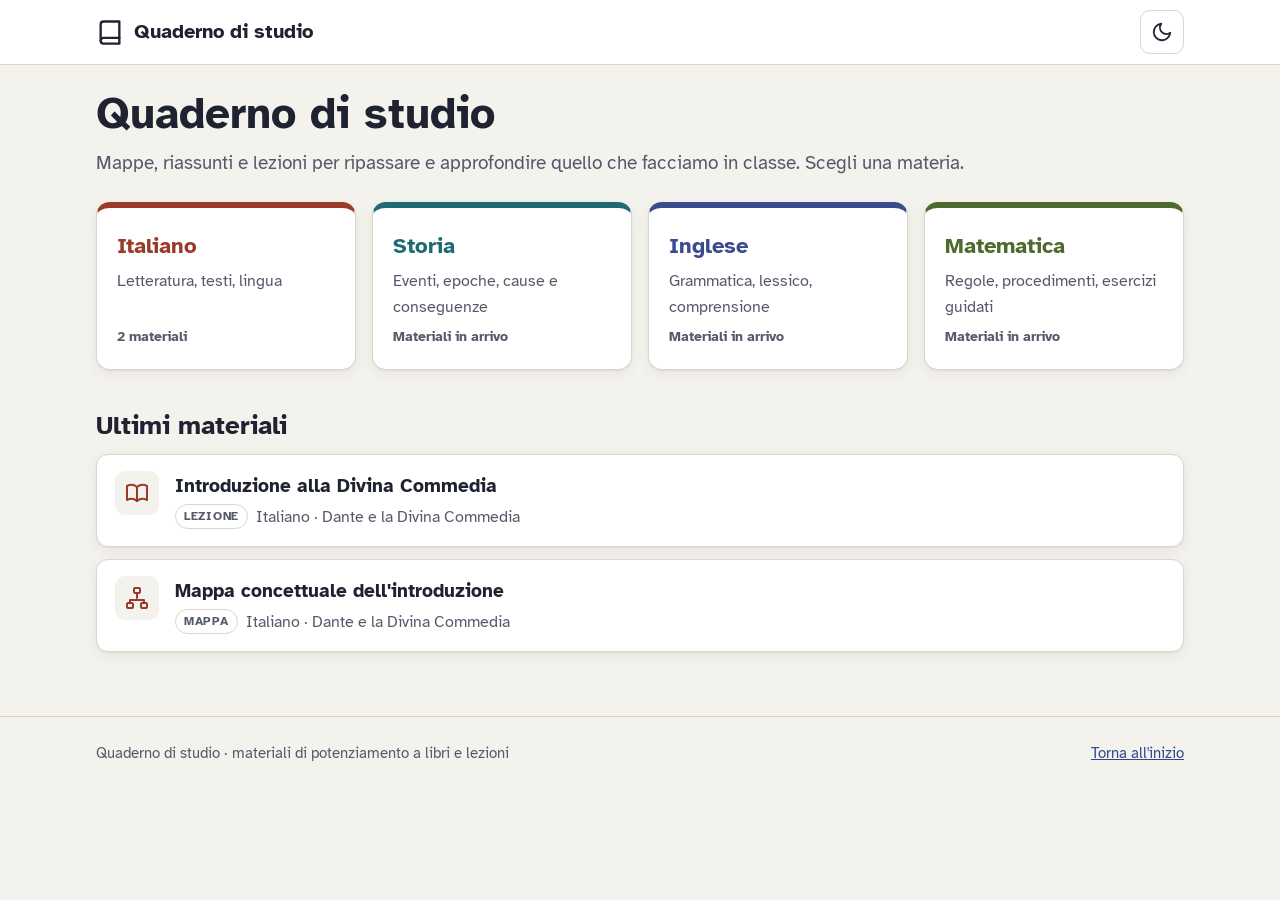
==== index.html @ 4c808fc0 "Add files via upload" ====
<!doctype html>
<html lang="it">
<head>
<meta charset="utf-8">
<meta name="viewport" content="width=device-width, initial-scale=1">
<title>Quaderno di studio</title>
<meta name="robots" content="noindex">
<link rel="stylesheet" href="stile.css">
<script src="materiali.js"></script>
<script src="comune.js"></script>
</head>
<body>
<header id="testata"></header>
<main class="contenitore">
  <h1 id="titolo">Quaderno di studio</h1>
  <p class="sottotitolo">Mappe, riassunti e lezioni per ripassare e approfondire quello che facciamo in classe. Scegli una materia.</p>

  <div class="griglia" id="materie"></div>

  <h2>Ultimi materiali</h2>
  <ul class="elenco" id="ultimi"></ul>
</main>
<footer id="piede"></footer>
<script>
document.getElementById("titolo").textContent = NOME_SITO;
document.title = NOME_SITO;

var g = "";
MATERIE.forEach(function (m) {
  var n = MATERIALI.filter(function (x) { return x.materia === m.id; }).length;
  g += '<a class="materia" style="--colore:' + esc(m.colore) + '" href="materia.html?m=' + encodeURIComponent(m.id) + '">' +
       '<span class="nome">' + esc(m.nome) + '</span>' +
       '<span class="descr">' + esc(m.descrizione || "") + '</span>' +
       '<span class="conta">' + (n === 0 ? "Materiali in arrivo" : n === 1 ? "1 materiale" : n + " materiali") + '</span></a>';
});
document.getElementById("materie").innerHTML = g;

var recenti = MATERIALI.slice().sort(function (a, b) { return (b.data || "").localeCompare(a.data || ""); }).slice(0, 6);
document.getElementById("ultimi").innerHTML = recenti.length
  ? recenti.map(function (m) { return voceMateriale(m, true); }).join("")
  : '<li class="vuoto">Ancora nessun materiale.</li>';
</script>
</body>
</html>
---- stile.css ----
/* ===== Caratteri (ospitati nel sito, nessun servizio esterno) ===== */
@font-face{font-family:"Atkinson";src:url(AtkinsonHyperlegible-Regular.ttf);font-weight:400;font-style:normal;font-display:swap}
@font-face{font-family:"Atkinson";src:url(AtkinsonHyperlegible-Bold.ttf);font-weight:700;font-style:normal;font-display:swap}
@font-face{font-family:"Atkinson";src:url(AtkinsonHyperlegible-Italic.ttf);font-weight:400;font-style:italic;font-display:swap}
@font-face{font-family:"Atkinson";src:url(AtkinsonHyperlegible-BoldItalic.ttf);font-weight:700;font-style:italic;font-display:swap}
@font-face{font-family:"Cinzel";src:url(Cinzel.ttf);font-weight:400 900;font-display:swap}

/* ===== Colori ===== */
:root{
  --fondo:#F4F2EC; --carta:#FFFFFF; --inchiostro:#1F2230; --tenue:#555A6B; --bordo:#DAD6CB;
  --accento:#2E4A8F; --giallo:#FFF3D4; --giallo-bordo:#B7791F; --giallo-testo:#7A4E0C;
  --scuro:#1F2230; --su-scuro:#FFFFFF; --su-colore:#FFFFFF;
  --c1:#1E6A73; --c2:#9A3B2A; --c3:#4E6A2C; --c4:#3A4A8F;
  --ombra:0 1px 2px rgba(31,34,48,.06),0 4px 14px rgba(31,34,48,.06);
}
@media (prefers-color-scheme:dark){
  :root:not([data-theme="light"]){
    --fondo:#15171F; --carta:#1E212C; --inchiostro:#ECEAE4; --tenue:#A9ADBB; --bordo:#363A48;
    --accento:#9DB3F0; --giallo:#2E2717; --giallo-bordo:#C9923A; --giallo-testo:#F0C77A;
    --scuro:#0C0D12; --su-scuro:#FFFFFF; --su-colore:#11131A;
    --c1:#5FB3BC; --c2:#E08A74; --c3:#A2C26E; --c4:#9DAAEA;
    --ombra:none;
  }
}
:root[data-theme="dark"]{
  --fondo:#15171F; --carta:#1E212C; --inchiostro:#ECEAE4; --tenue:#A9ADBB; --bordo:#363A48;
  --accento:#9DB3F0; --giallo:#2E2717; --giallo-bordo:#C9923A; --giallo-testo:#F0C77A;
  --scuro:#0C0D12; --su-scuro:#FFFFFF; --su-colore:#11131A;
  --c1:#5FB3BC; --c2:#E08A74; --c3:#A2C26E; --c4:#9DAAEA;
  --ombra:none;
}

/* ===== Base ===== */
*{box-sizing:border-box}
html{-webkit-text-size-adjust:100%}
body{margin:0;background:var(--fondo);color:var(--inchiostro);font-family:"Atkinson",system-ui,sans-serif;font-size:18px;line-height:1.6}
a{color:var(--accento)}
a:hover{text-decoration-thickness:2px}
img{max-width:100%;height:auto}
.contenitore{max-width:1120px;margin:0 auto;padding:0 16px}
:focus-visible{outline:3px solid var(--accento);outline-offset:2px;border-radius:4px}

/* ===== Testata ===== */
.testata{border-bottom:1px solid var(--bordo);background:var(--carta)}
.testata .contenitore{display:flex;align-items:center;justify-content:space-between;gap:12px;min-height:64px;flex-wrap:wrap}
.marchio{font-weight:700;font-size:20px;color:var(--inchiostro);text-decoration:none;display:flex;align-items:center;gap:10px}
.marchio svg{flex:none}
.briciole{font-size:15px;color:var(--tenue);margin:20px 0 0}
.briciole a{color:var(--tenue)}

/* ===== Titoli ===== */
h1{font-size:clamp(30px,5vw,44px);line-height:1.15;margin:24px 0 8px}
h2{font-size:26px;line-height:1.25;margin:40px 0 12px}
h3{font-size:20px;line-height:1.3;margin:0 0 4px}
.sottotitolo{color:var(--tenue);font-size:19px;margin:0 0 24px;max-width:46em}

/* ===== Griglia materie ===== */
.griglia{display:grid;grid-template-columns:repeat(auto-fill,minmax(240px,1fr));gap:16px;margin:16px 0 8px}
.materia{display:flex;flex-direction:column;gap:6px;min-height:150px;padding:20px;border-radius:14px;background:var(--carta);border:1px solid var(--bordo);border-top:6px solid var(--colore,var(--accento));text-decoration:none;color:var(--inchiostro);box-shadow:var(--ombra);transition:transform .15s}
.materia:hover{transform:translateY(-2px)}
.materia .nome{font-size:22px;font-weight:700;color:var(--colore,var(--accento))}
.materia .descr{color:var(--tenue);font-size:16px;flex:1}
.materia .conta{font-size:14px;font-weight:700;color:var(--tenue)}

/* ===== Elenco materiali ===== */
.elenco{list-style:none;margin:0;padding:0;display:flex;flex-direction:column;gap:12px}
.voce{display:flex;gap:16px;align-items:flex-start;padding:16px 18px;border-radius:12px;background:var(--carta);border:1px solid var(--bordo);text-decoration:none;color:var(--inchiostro);box-shadow:var(--ombra)}
.voce:hover{border-color:var(--accento)}
.voce .icona{flex:none;width:44px;height:44px;border-radius:10px;display:grid;place-items:center;background:var(--fondo);color:var(--colore,var(--accento))}
.voce .testo{flex:1;min-width:0}
.voce .titolo{font-weight:700;font-size:19px}
.voce .descr{color:var(--tenue);font-size:16px;margin-top:2px}
.etichetta{display:inline-block;font-size:12px;font-weight:700;letter-spacing:.06em;text-transform:uppercase;padding:2px 8px;border-radius:999px;border:1px solid var(--bordo);color:var(--tenue);margin-right:8px;vertical-align:2px}
.vuoto{padding:24px;border:2px dashed var(--bordo);border-radius:12px;color:var(--tenue);text-align:center}

/* ===== Piede ===== */
.piede{margin-top:64px;padding:24px 0 40px;border-top:1px solid var(--bordo);color:var(--tenue);font-size:15px}
.piede .contenitore{display:flex;justify-content:space-between;gap:12px;flex-wrap:wrap}

/* ===== Pulsanti ===== */
.pulsanti{display:flex;flex-wrap:wrap;gap:10px;margin:8px 0 24px}
.pulsante{display:inline-flex;align-items:center;gap:8px;min-height:44px;padding:8px 16px;border-radius:10px;border:1px solid var(--bordo);background:var(--carta);color:var(--inchiostro);font:inherit;font-size:16px;font-weight:700;text-decoration:none;cursor:pointer}
.pulsante:hover{border-color:var(--accento)}
.pulsante[aria-pressed="true"]{background:var(--inchiostro);color:var(--fondo);border-color:var(--inchiostro)}
.tema{min-height:44px;min-width:44px;border-radius:10px;border:1px solid var(--bordo);background:transparent;color:var(--inchiostro);cursor:pointer;display:grid;place-items:center}

/* ===== Lezione ===== */
.lezione{display:grid;grid-template-columns:minmax(0,1fr) 300px;gap:40px;align-items:start}
@media (max-width:860px){.lezione{grid-template-columns:1fr}}
.lezione article{max-width:40em}
.lezione article p{margin:0 0 1em}
.lezione article h2{font-size:24px;margin:36px 0 10px}
.riquadro{position:sticky;top:16px;background:var(--carta);border:1px solid var(--bordo);border-radius:12px;padding:18px 20px}
@media (max-width:860px){.riquadro{position:static}}
.riquadro h2{font-size:18px;margin:0 0 10px}
.riquadro dl{margin:0}
.riquadro dt{font-weight:700;margin-top:12px}
.riquadro dd{margin:2px 0 0;color:var(--tenue);font-size:16px;line-height:1.5}
.citazione{border-left:0;background:var(--giallo);border-radius:10px;padding:14px 18px;margin:0 0 1em}

/* ===== Mappa ===== */
.mappa-centro{max-width:560px;margin:8px auto 0;padding:20px 24px;border-radius:16px;background:var(--scuro);color:var(--su-scuro);text-align:center}
.mappa-centro .nome{font-family:"Cinzel",Georgia,serif;font-weight:700;font-size:clamp(24px,4vw,32px);letter-spacing:.04em;line-height:1.2}
.mappa-centro .info{font-size:16px;opacity:.9;margin-top:6px}
.diramazione{height:32px;width:2px;background:var(--tenue);margin:0 auto;opacity:.6}
.colonne{display:grid;grid-template-columns:repeat(4,minmax(0,1fr));gap:24px;align-items:start}
@media (max-width:1100px){.colonne{grid-template-columns:repeat(2,minmax(0,1fr))}}
@media (max-width:640px){.colonne{grid-template-columns:1fr}}
.colonna{display:flex;flex-direction:column}
.testa{background:var(--colore);color:var(--su-colore);border-radius:12px;padding:14px 16px;text-align:center;font-family:"Cinzel",Georgia,serif;font-weight:700;font-size:17px;letter-spacing:.03em;line-height:1.3}
.nodo{background:var(--carta);border:2px solid var(--colore);border-radius:12px;padding:14px 16px;font-size:17px;line-height:1.5}
.nodo b.t{display:block;color:var(--colore);font-size:18px;margin-bottom:2px}
.nodo.oltre{background:var(--giallo);border:2px dashed var(--giallo-bordo)}
.nodo.oltre .tag{display:block;font-size:12px;font-weight:700;letter-spacing:.08em;color:var(--giallo-testo);margin-bottom:4px}
.freccia{display:flex;align-items:center;gap:10px;padding-left:calc(50% - 7px);min-height:56px;color:var(--colore)}
.freccia svg{flex:none}
.freccia span{font-style:italic;font-weight:700;font-size:15px}
.solo-concetti .nodo.oltre,.solo-concetti .freccia.verso-oltre{display:none}
.sintesi{max-width:820px;margin:40px auto 0;padding:24px 28px;border-radius:16px;background:var(--scuro);color:var(--su-scuro);text-align:center}
.sintesi .nome{font-family:"Cinzel",Georgia,serif;font-weight:700;font-size:22px;letter-spacing:.03em;margin-bottom:8px}
.legenda{display:flex;flex-wrap:wrap;gap:8px 20px;font-size:15px;color:var(--tenue);margin:0 0 20px}
.legenda span{display:inline-flex;align-items:center;gap:8px}
.campione{width:26px;height:16px;border-radius:4px;border:2px solid var(--inchiostro);background:var(--carta)}
.campione.oltre{border:2px dashed var(--giallo-bordo);background:var(--giallo)}
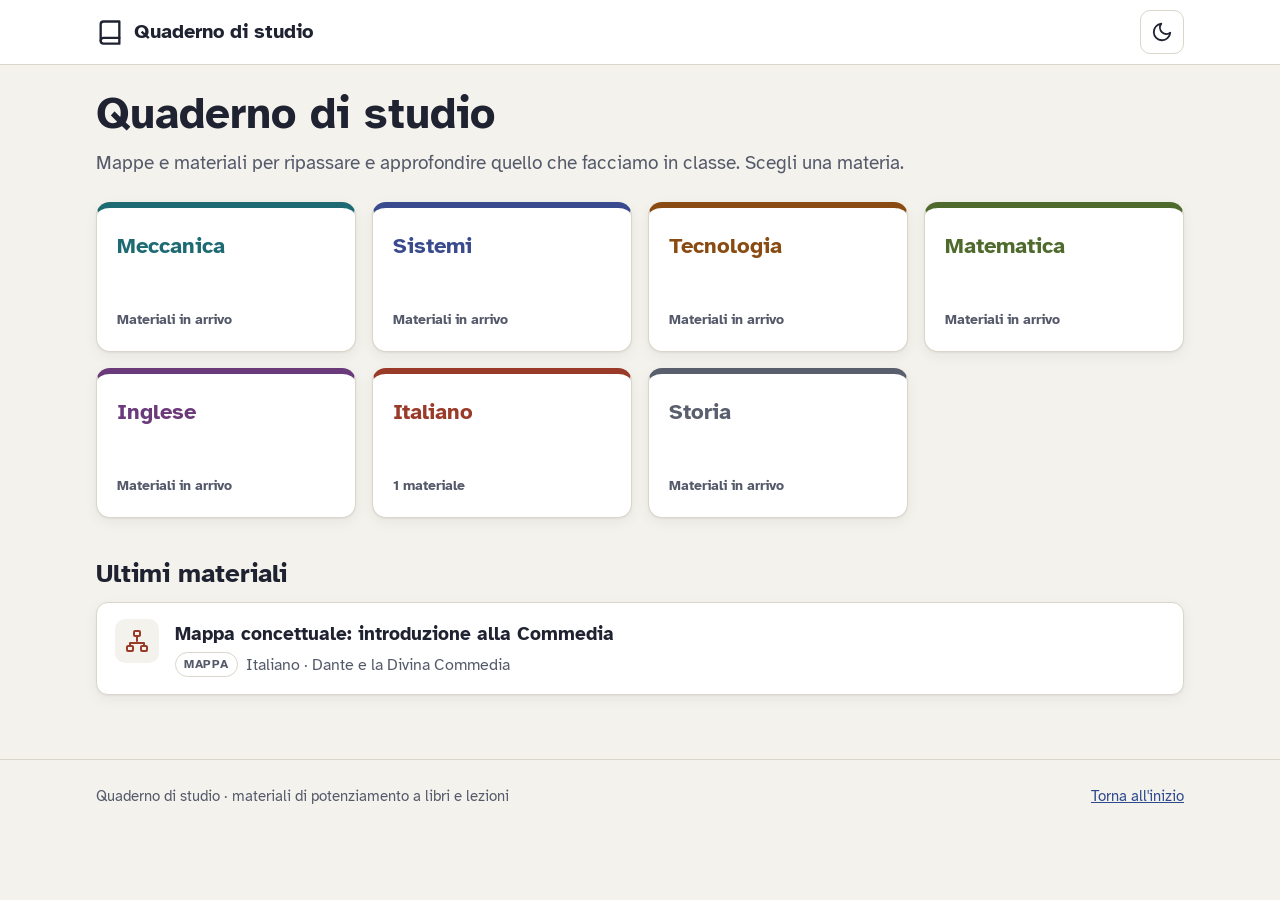
==== commit af3c9ac3: "Add files via upload" ====
--- a/index.html
+++ b/index.html
@@ -13,7 +13,7 @@
 <header id="testata"></header>
 <main class="contenitore">
   <h1 id="titolo">Quaderno di studio</h1>
-  <p class="sottotitolo">Mappe, riassunti e lezioni per ripassare e approfondire quello che facciamo in classe. Scegli una materia.</p>
+  <p class="sottotitolo">Mappe e materiali per ripassare e approfondire quello che facciamo in classe. Scegli una materia.</p>
 
   <div class="griglia" id="materie"></div>
 
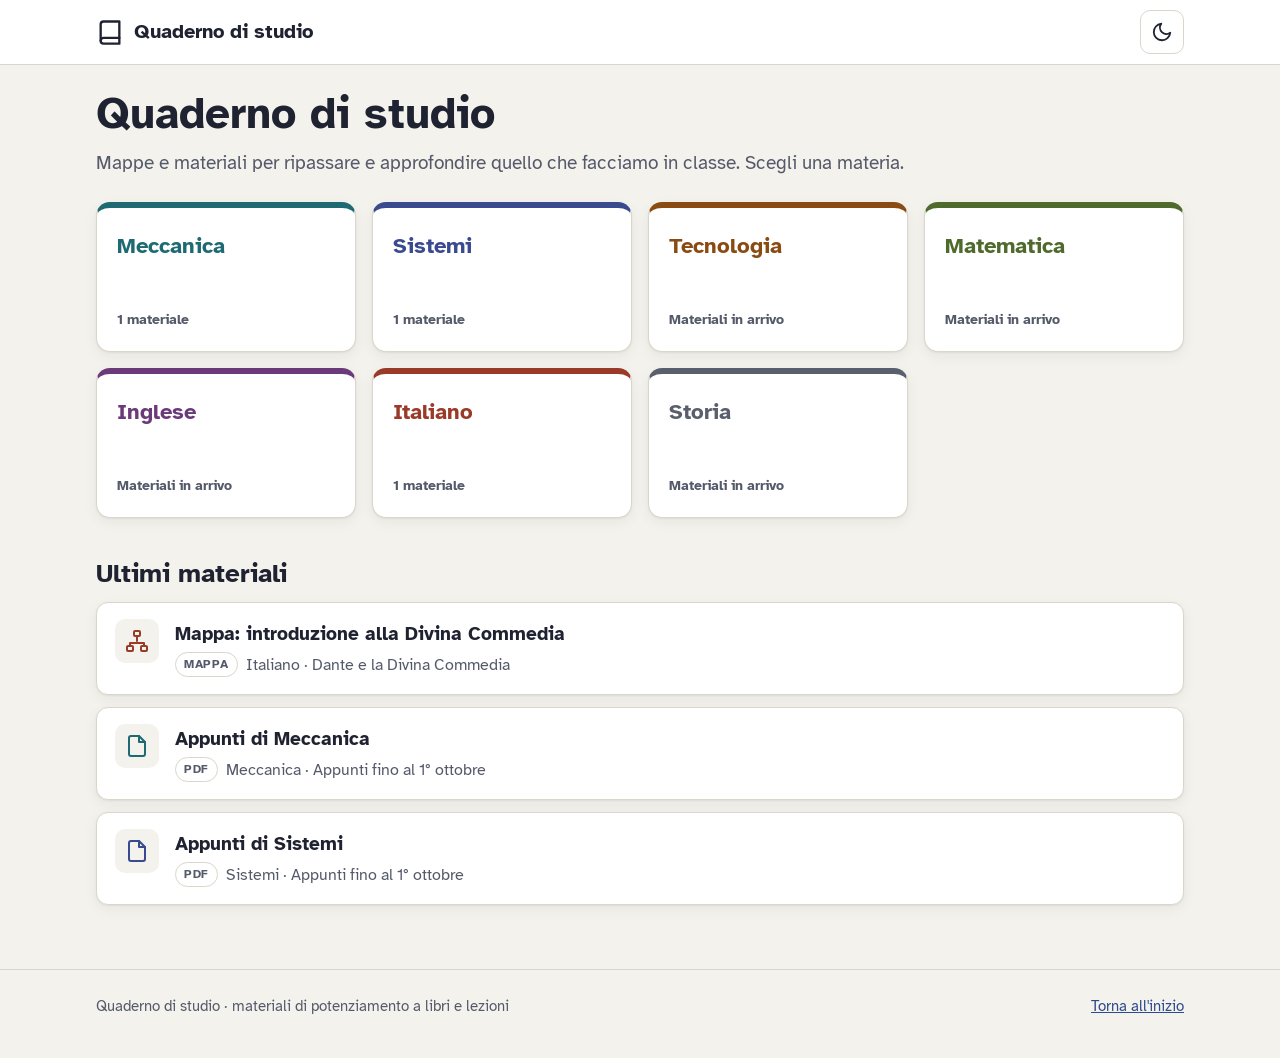
==== commit 24049264: "Add files via upload" ====
--- a/index.html
+++ b/index.html
@@ -25,20 +25,25 @@
 document.getElementById("titolo").textContent = NOME_SITO;
 document.title = NOME_SITO;
 
-var g = "";
-MATERIE.forEach(function (m) {
-  var n = MATERIALI.filter(function (x) { return x.materia === m.id; }).length;
-  g += '<a class="materia" style="--colore:' + esc(m.colore) + '" href="materia.html?m=' + encodeURIComponent(m.id) + '">' +
-       '<span class="nome">' + esc(m.nome) + '</span>' +
-       '<span class="descr">' + esc(m.descrizione || "") + '</span>' +
-       '<span class="conta">' + (n === 0 ? "Materiali in arrivo" : n === 1 ? "1 materiale" : n + " materiali") + '</span></a>';
+tuttiIMateriali(function (TUTTI) {
+  var g = "";
+  MATERIE.forEach(function (m) {
+    var n = TUTTI.filter(function (x) { return x.materia === m.id; }).length;
+    g += '<a class="materia" style="--colore:' + esc(m.colore) + '" href="materia.html?m=' + encodeURIComponent(m.id) + '">' +
+         '<span class="nome">' + esc(m.nome) + '</span>' +
+         '<span class="descr">' + esc(m.descrizione || "") + '</span>' +
+         '<span class="conta">' + (n === 0 ? "Materiali in arrivo" : n === 1 ? "1 materiale" : n + " materiali") + '</span></a>';
+  });
+  document.getElementById("materie").innerHTML = g;
+
+  /* i file caricati senza data (automatici) vengono considerati i più recenti */
+  var recenti = TUTTI.filter(function (x) { return x.auto; })
+    .concat(TUTTI.filter(function (x) { return !x.auto; }).sort(function (a, b) { return (b.data || "").localeCompare(a.data || ""); }))
+    .slice(0, 6);
+  document.getElementById("ultimi").innerHTML = recenti.length
+    ? recenti.map(function (m) { return voceMateriale(m, true); }).join("")
+    : '<li class="vuoto">Ancora nessun materiale.</li>';
 });
-document.getElementById("materie").innerHTML = g;
-
-var recenti = MATERIALI.slice().sort(function (a, b) { return (b.data || "").localeCompare(a.data || ""); }).slice(0, 6);
-document.getElementById("ultimi").innerHTML = recenti.length
-  ? recenti.map(function (m) { return voceMateriale(m, true); }).join("")
-  : '<li class="vuoto">Ancora nessun materiale.</li>';
 </script>
 </body>
 </html>
--- a/stile.css
+++ b/stile.css
@@ -122,3 +122,14 @@
 .legenda span{display:inline-flex;align-items:center;gap:8px}
 .campione{width:26px;height:16px;border-radius:4px;border:2px solid var(--inchiostro);background:var(--carta)}
 .campione.oltre{border:2px dashed var(--giallo-bordo);background:var(--giallo)}
+
+/* ===== Mappa: concetto + "In parole semplici" ===== */
+:root{--semplice:#E6F0FA;--semplice-bordo:#9DBDE3;--semplice-testo:#1D4A7A}
+@media (prefers-color-scheme:dark){:root:not([data-theme="light"]){--semplice:#17273A;--semplice-bordo:#35577F;--semplice-testo:#A9CBF2}}
+:root[data-theme="dark"]{--semplice:#17273A;--semplice-bordo:#35577F;--semplice-testo:#A9CBF2}
+.nodo .concetto{margin:0 0 12px}
+.nodo .semplice{background:var(--semplice);border:1px solid var(--semplice-bordo);border-radius:10px;padding:10px 12px;font-size:18px;line-height:1.5}
+.nodo .semplice .tag{display:flex;align-items:center;gap:6px;font-size:12px;font-weight:700;letter-spacing:.08em;color:var(--semplice-testo);margin-bottom:4px}
+.solo-semplice .nodo .concetto{display:none}
+.campione.semplice{border:1px solid var(--semplice-bordo);background:var(--semplice)}
+.sintesi .semplice-scuro{margin-top:12px;padding-top:12px;border-top:1px solid rgba(255,255,255,.25);font-size:18px}
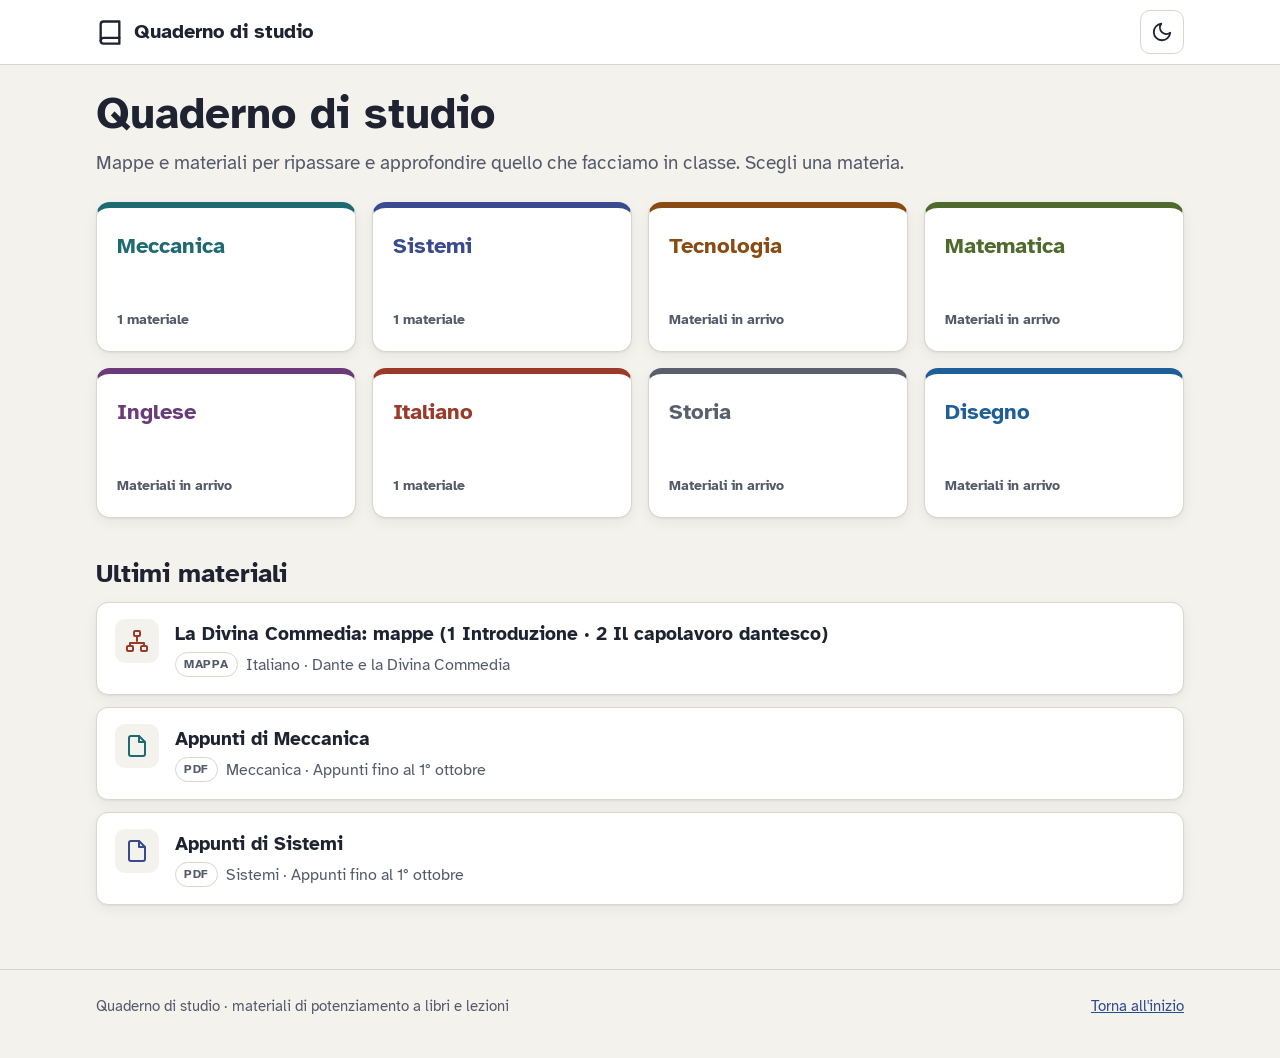
==== commit cb57fb0d: "Add files via upload" ====
--- a/index.html
+++ b/index.html
@@ -5,9 +5,9 @@
 <meta name="viewport" content="width=device-width, initial-scale=1">
 <title>Quaderno di studio</title>
 <meta name="robots" content="noindex">
-<link rel="stylesheet" href="stile.css">
-<script src="materiali.js"></script>
-<script src="comune.js"></script>
+<link rel="stylesheet" href="stile.css?v=20261014">
+<script src="materiali.js?v=20261014"></script>
+<script src="comune.js?v=20261014"></script>
 </head>
 <body>
 <header id="testata"></header>
@@ -22,6 +22,7 @@
 </main>
 <footer id="piede"></footer>
 <script>
+if (typeof window.tuttiIMateriali !== "function") { window.tuttiIMateriali = function (f) { f(MATERIALI.slice()); }; }
 document.getElementById("titolo").textContent = NOME_SITO;
 document.title = NOME_SITO;
 
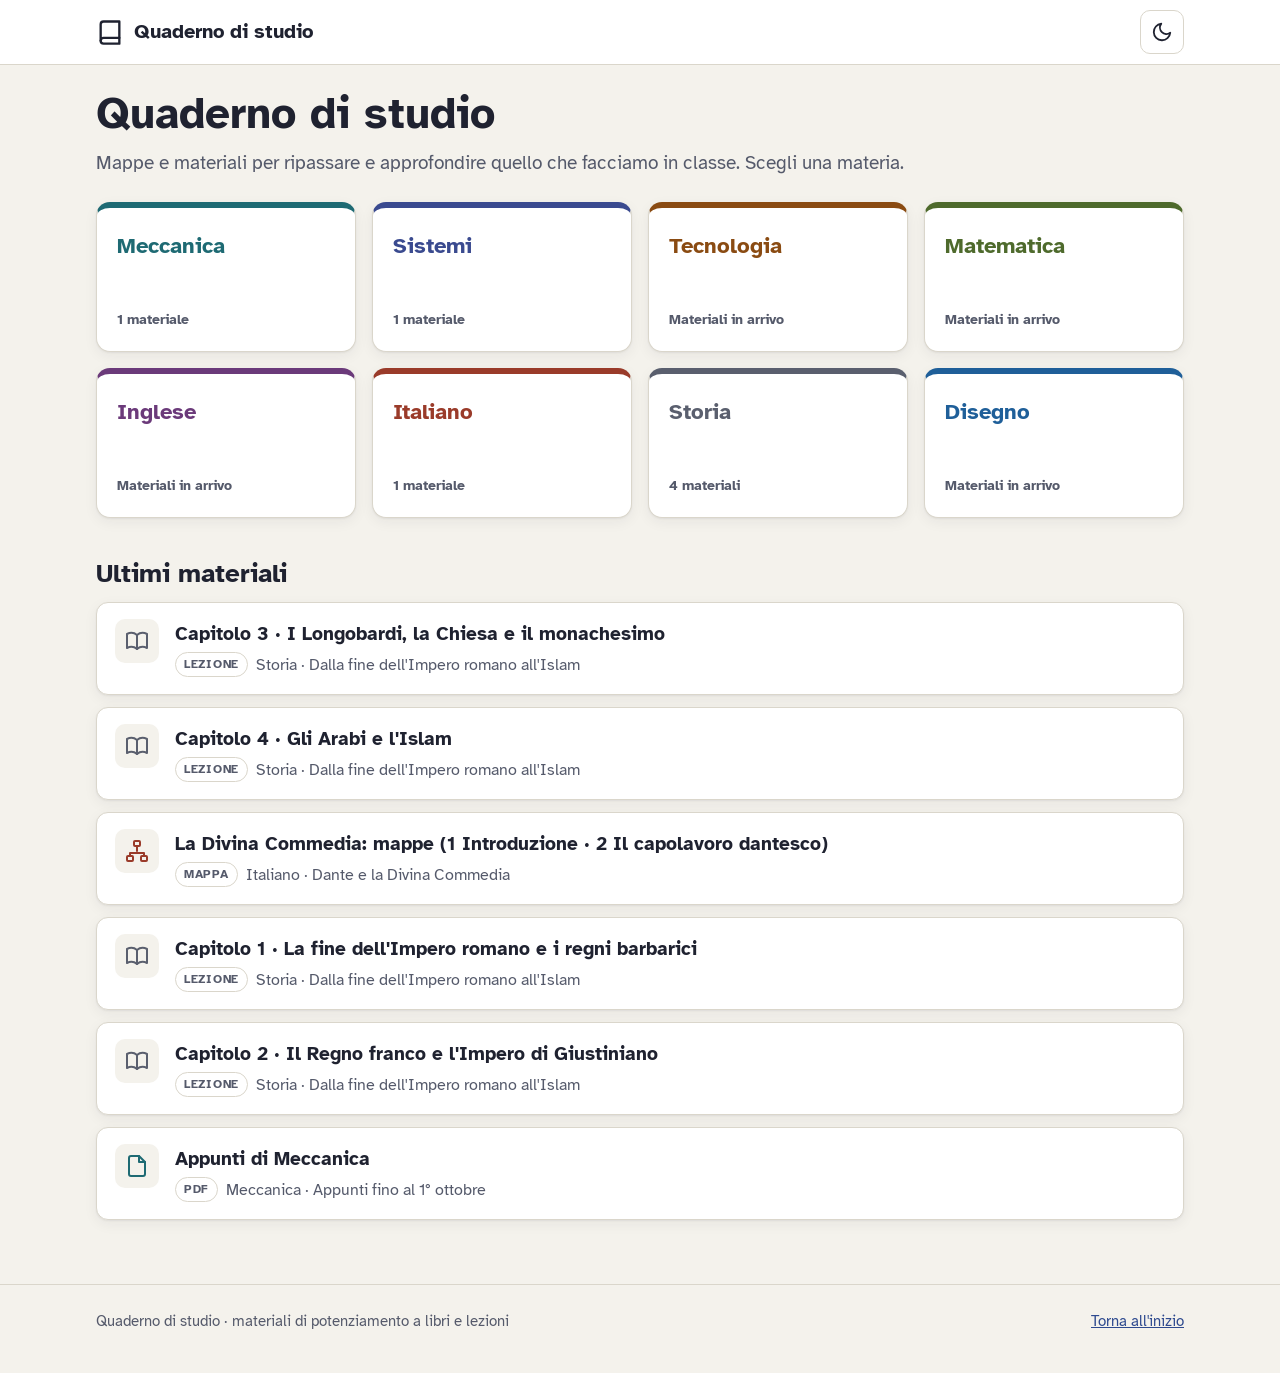
==== commit 6726b830: "Add files via upload" ====
--- a/index.html
+++ b/index.html
@@ -5,9 +5,9 @@
 <meta name="viewport" content="width=device-width, initial-scale=1">
 <title>Quaderno di studio</title>
 <meta name="robots" content="noindex">
-<link rel="stylesheet" href="stile.css?v=20261014">
-<script src="materiali.js?v=20261014"></script>
-<script src="comune.js?v=20261014"></script>
+<link rel="stylesheet" href="stile.css?v=20261019">
+<script src="materiali.js?v=20261019"></script>
+<script src="comune.js?v=20261019"></script>
 </head>
 <body>
 <header id="testata"></header>
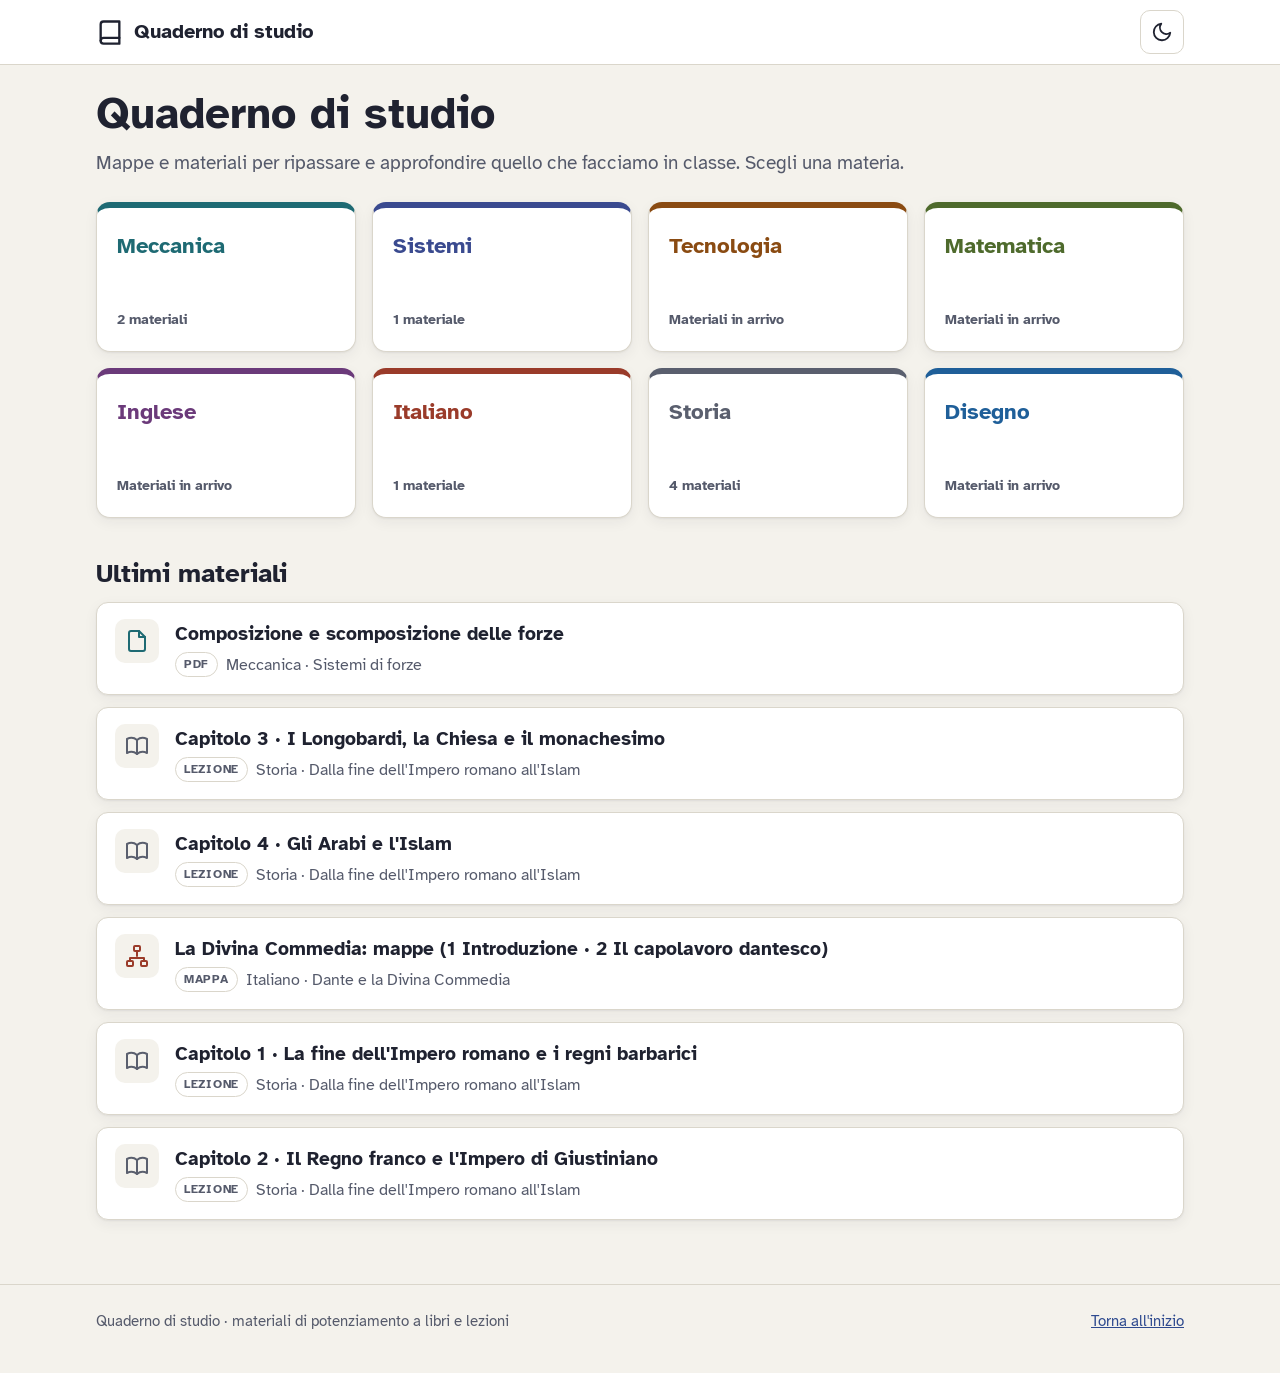
==== commit 857af73f: "Add files via upload" ====
--- a/index.html
+++ b/index.html
@@ -5,9 +5,9 @@
 <meta name="viewport" content="width=device-width, initial-scale=1">
 <title>Quaderno di studio</title>
 <meta name="robots" content="noindex">
-<link rel="stylesheet" href="stile.css?v=20261019">
-<script src="materiali.js?v=20261019"></script>
-<script src="comune.js?v=20261019"></script>
+<link rel="stylesheet" href="stile.css?v=20261022">
+<script src="materiali.js?v=20261022"></script>
+<script src="comune.js?v=20261022"></script>
 </head>
 <body>
 <header id="testata"></header>
